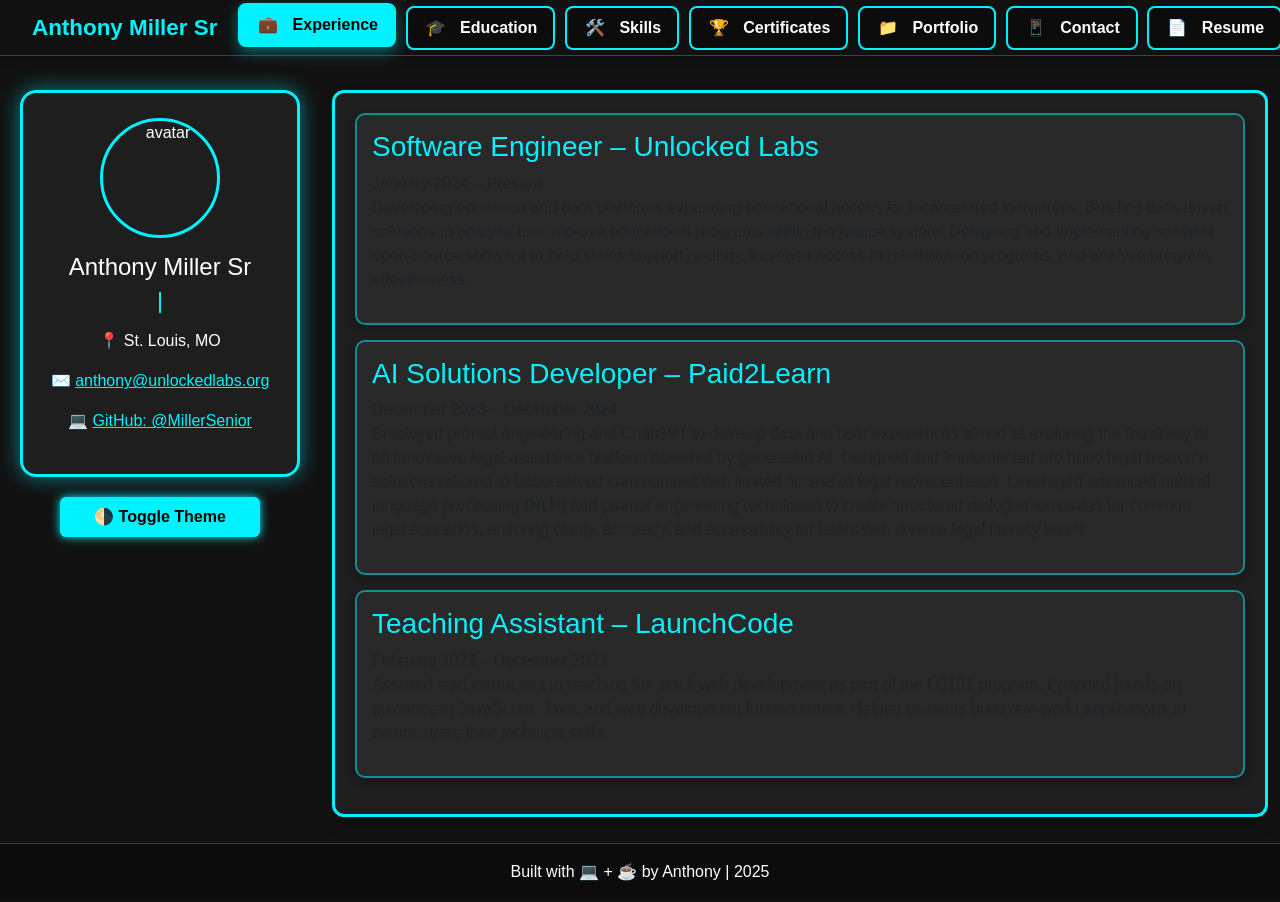
==== index.html @ c6f0217e "pubishing" ====
<!DOCTYPE html>
<html lang="en">
<head>
  <meta charset="UTF-8" />
  <meta name="viewport" content="width=device-width, initial-scale=1.0"/>
  <title>Anthony Miller Sr | Software Engineer</title>
  <meta name="description" content="Professional portfolio of Anthony Miller Sr, Software Engineer and AI Developer based in St. Louis, MO">
  <meta property="og:title" content="Anthony Miller Sr | Software Engineer">
  <meta property="og:description" content="Software Engineer specializing in AI applications and web development">
  <meta property="og:type" content="website">
  
  <!-- Favicon -->
  <link rel="icon" href="icons/favicon.svg" type="image/svg+xml">
  <link rel="apple-touch-icon" href="icons/favicon.svg">
  
  <!-- Bootstrap 5 CSS -->
  <link href="https://cdn.jsdelivr.net/npm/bootstrap@5.2.3/dist/css/bootstrap.min.css" rel="stylesheet">
  
  <!-- Custom styles -->
  <link rel="stylesheet" href="custom-styles.css">
</head>
<body>
  <!-- Fixed Top Navigation -->
  <nav class="navbar navbar-expand-md fixed-top navbar-dark" id="topnav">
    <a class="navbar-brand text-accent ms-3" href="#">Anthony Miller Sr</a>
    <button class="navbar-toggler me-3" type="button" data-bs-toggle="collapse" data-bs-target="#navbarNav" aria-label="Toggle navigation" title="Toggle navigation">
      <span class="navbar-toggler-icon"></span>
    </button>

    <div class="collapse navbar-collapse justify-content-center" id="navbarNav">
      
      <ul class="navbar-nav">
        <li class="nav-item">
          <button class="nav-link active" onclick="showTab('experience')"><span class="nav-icon">💼</span> Experience</button>
        </li>
        <li class="nav-item">
          <button class="nav-link" onclick="showTab('education')"><span class="nav-icon">🎓</span> Education</button>
        </li>
        <li class="nav-item">
          <button class="nav-link" onclick="showTab('skills')"><span class="nav-icon">🛠️</span> Skills</button>
        </li>
        <li class="nav-item">
          <button class="nav-link" onclick="showTab('certs')"><span class="nav-icon">🏆</span> Certificates</button>
        </li>
        <li class="nav-item">
          <button class="nav-link" onclick="showTab('portfolio')"><span class="nav-icon">📁</span> Portfolio</button>
        </li>
        <li class="nav-item">
          <button class="nav-link" onclick="showTab('contact')"><span class="nav-icon">📱</span> Contact</button>
        </li>
        <li class="nav-item">
          <button class="nav-link" onclick="showTab('resume')"><span class="nav-icon">📄</span> Resume</button>
        </li>
      </ul>
    </div>
    <span class="d-none d-md-block text-accent title-text me-3">Software Engineer</span>
  </nav>

  <div class="container-fluid px-0">
    <!-- Main content area -->
    <div class="container-fluid mt-5 pt-5">
      <div class="row mt-4">
        <!-- Sidebar with Profile Card -->
        <div class="col-md-3 mb-4">
          <div class="profile-card mx-auto">
            <img src="anthony_miller.jpg" alt="avatar" class="avatar img-fluid rounded-circle border-accent mx-auto d-block">
            <h1 class="text-center">Anthony Miller Sr</h1>
            <div class="typing" id="typing"></div>
            
            <div class="info mt-3">
              <p>📍 St. Louis, MO</p>
              <p>✉️ <a href="mailto:anthony@unlockedlabs.org" class="text-accent">anthony@unlockedlabs.org</a></p>
              <p>💻 <a href="https://github.com/MillerSenior/" target="_blank" rel="noopener" class="text-accent">GitHub: @MillerSenior</a></p>
            </div>
          </div>
          
          <button class="theme-btn d-block mx-auto mt-3" onclick="toggleTheme()">🌗 Toggle Theme</button>
        </div>
        
        <!-- Main Content Area -->
        <div class="col-md-9 d-none d-md-block">
          <!-- Hidden tabs for JavaScript -->
          <div class="d-none">
            <button class="tab-btn active" onclick="showTab('experience')">💼 Experience</button>
            <button class="tab-btn" onclick="showTab('education')">🎓 Education</button>
            <button class="tab-btn" onclick="showTab('skills')">🛠️ Skills</button>
            <button class="tab-btn" onclick="showTab('certs')">🏆 Certificates</button>
            <button class="tab-btn" onclick="showTab('portfolio')">📁 Portfolio</button>
            <button class="tab-btn" onclick="showTab('contact')">📱 Contact</button>
            <button class="tab-btn" onclick="showTab('resume')">📄 Resume</button>
          </div>

          <div class="content-area shadow" id="content">
            <!-- JS injects content here -->
          </div>
        </div>
      </div>
    </div>
  </div>

  <footer class="footer mt-5 text-center py-3">
    Built with 💻 + ☕ by Anthony | 2025
  </footer>

  <!-- Mobile content modal -->
  <div id="mobileContentModal" class="mobile-content-modal">
    <div class="mobile-modal-content">
      <button class="mobile-modal-close" onclick="closeMobileModal()">✕</button>
      <div id="mobileModalContent"></div>
    </div>
  </div>

  <!-- Bootstrap 5 JS -->
  <script src="https://cdn.jsdelivr.net/npm/bootstrap@5.2.3/dist/js/bootstrap.bundle.min.js"></script>
  
  <!-- External JavaScript file -->
  <script src="scripts.js"></script>
</body>
</html>
---- custom-styles.css ----
:root {
  --bg: #121212;
  --text: white;
  --accent: #00f2fe;
  --text-dark: #121212;
  --accent-dark: #007a8c;
}

body {
  background-color: var(--bg);
  color: var(--text);
  font-family: 'Segoe UI', sans-serif;
  min-height: 100vh;
  transition: background 0.3s, color 0.3s;
  overflow: hidden; /* Prevent page scrolling */
  padding-bottom: 50px; /* Space for footer */
  display: flex;
  flex-direction: column;
}

/* Text accent color class */
.text-accent {
  color: var(--accent) !important;
}

.border-accent {
  border: 3px solid var(--accent) !important;
}

/* Navbar styling to match original design */
#topnav {
  background: rgba(18, 18, 18, 0.95);
  box-shadow: 0 2px 10px rgba(0, 0, 0, 0.3);
  border-bottom: 1px solid rgba(0, 242, 254, 0.3);
  padding: 0.5rem 1rem;
  position: fixed;
  top: 0;
  left: 0;
  right: 0;
  z-index: 1000;
  height: 56px;
  width: 100%;
  display: flex;
  justify-content: space-between;
  align-items: center;
}

/* Desktop styles - only show when screen is large enough */
@media (min-width: 992px) {
  .navbar-dark .navbar-nav {
    display: flex !important;
    align-items: center;
    margin: 0;
    padding: 0;
  }

  .navbar-dark .navbar-nav .nav-link {
    color: white !important;
    border: 2px solid var(--accent);
    border-radius: 8px;
    padding: 0.5rem 1rem;
    margin: 0 0.3rem;
    font-weight: bold;
    transition: all 0.3s;
    background-color: rgba(0, 0, 0, 0.3);
    white-space: nowrap;
  }

  .navbar-dark .navbar-nav .nav-link:hover,
  .navbar-dark .navbar-nav .nav-link.active {
    background-color: var(--accent);
    color: black !important;
    transform: translateY(-3px);
    box-shadow: 0 5px 15px rgba(0, 242, 254, 0.4);
  }

  .navbar-collapse {
    display: flex !important;
    flex-basis: auto;
    justify-content: flex-end;
  }

  .navbar-toggler {
    display: none !important;
  }

  /* Desktop content layout */
  .content-area {
    height: calc(100vh - 150px);
    max-height: calc(100vh - 150px);
    margin-bottom: 20px;
    overflow-y: auto;
    overflow-x: hidden;
  }

  .profile-card {
    max-width: 280px;
    margin: 0 auto;
    margin-bottom: 20px;
    margin-top: 0;
  }

  .profile-card h1 {
    font-size: 1.5rem;
    line-height: 1.2;
    white-space: nowrap;
    text-overflow: ellipsis;
    overflow: hidden;
    max-width: 100%;
  }

  .profile-card .info p,
  .profile-card .info a {
    white-space: nowrap;
    overflow: hidden;
    text-overflow: ellipsis;
    max-width: 100%;
  }
}

/* Mobile styles - apply for all screens below desktop breakpoint */
@media (max-width: 991.98px) {
  /* Hide desktop nav */
  .navbar-dark .navbar-nav {
    display: none !important;
  }

  /* Show hamburger menu */
  .navbar-toggler {
    display: block !important;
    border: 1px solid rgba(0, 242, 254, 0.5) !important;
    padding: 0.25rem 0.5rem;
    border-radius: 4px;
    transition: all 0.3s;
    margin-left: auto;
  }

  /* Mobile nav collapse */
  .navbar-collapse {
    position: absolute;
    top: 100%;
    left: 0;
    right: 0;
    z-index: 1100;
    max-height: calc(100vh - 56px);
    overflow-y: auto;
    background-color: rgba(18, 18, 18, 0.95);
    border-radius: 0 0 10px 10px;
    box-shadow: 0 5px 15px rgba(0, 0, 0, 0.5);
    padding: 10px;
    display: none;
  }

  .navbar-collapse.show {
    display: block;
  }

  .navbar-collapse.show .navbar-nav {
    display: block !important;
  }

  .navbar-dark .navbar-nav .nav-link {
    display: block !important;
    border: none;
    border-radius: 0;
    padding: 10px 15px;
    margin: 0;
    border-bottom: 1px solid rgba(255, 255, 255, 0.1);
    width: 100%;
    text-align: left;
    background-color: transparent;
  }

  .navbar-dark .navbar-nav .nav-link:last-child {
    border-bottom: none;
  }

  .navbar-dark .navbar-nav .nav-link:hover,
  .navbar-dark .navbar-nav .nav-link.active {
    background-color: rgba(0, 242, 254, 0.2);
    color: var(--accent) !important;
    transform: none;
    box-shadow: none;
  }

  /* Mobile content layout */
  .content-area {
    height: auto;
    max-height: none;
    margin-top: 56px !important;
    padding-top: 0 !important;
    margin-bottom: 44px !important;
  }

  .profile-card {
    margin: 0 auto 2rem auto;
    max-width: 90%;
    padding: 15px;
  }

  .profile-card h1 {
    font-size: 1.4rem;
    margin-bottom: 0.5rem;
    white-space: normal;
    text-align: center;
  }

  .profile-card .info {
    font-size: 0.85rem;
  }

  .profile-card .info p,
  .profile-card .info a {
    margin-bottom: 0.5rem;
    white-space: normal;
    text-align: center;
    display: block;
  }

  .profile-card .typing {
    font-size: 0.8rem;
  }

  .container-fluid.mt-5.pt-5 {
    margin-top: 56px !important;
    padding-top: 0 !important;
    height: calc(100vh - 100px);
    max-height: calc(100vh - 100px);
    overflow: hidden;
    margin-bottom: 44px !important;
    justify-content: flex-start;
  }
}

.title-text {
  font-size: 1.4rem;
  font-weight: bold;
  transition: all 0.3s;
}

.title-text:hover {
  transform: translateY(-2px);
  text-shadow: 0 0 10px var(--accent);
}

/* Profile card styling */
.profile-card {
  background: rgba(255, 255, 255, 0.05);
  border: 3px solid var(--accent);
  border-radius: 16px;
  padding: 25px;
  max-width: 280px;
  text-align: center;
  box-shadow: 0 0 20px rgba(0, 242, 254, 0.5);
  transition: transform 0.3s ease, box-shadow 0.3s;
}

.profile-card:hover {
  transform: scale(1.03);
  box-shadow: 0 0 30px rgba(0, 242, 254, 0.8);
}

.avatar {
  width: 120px;
  height: 120px;
  border: 3px solid var(--accent);
  margin-bottom: 15px;
}

/* Typing effect */
.typing {
  font-family: monospace;
  font-size: 0.9rem;
  white-space: nowrap;
  overflow: hidden;
  border-right: 2px solid var(--accent);
  width: 0;
  margin: 10px auto;
  animation: typing 3s steps(30, end), blink 0.7s step-end infinite;
  max-width: 100%;
}

@keyframes typing {
  from { width: 0 }
  to { width: 100% }
}

@keyframes blink {
  50% { border-color: transparent; }
}

/* Theme toggle button */
.theme-btn {
  padding: 8px 16px;
  background: var(--accent);
  color: black;
  border: none;
  border-radius: 6px;
  cursor: pointer;
  font-weight: bold;
  box-shadow: 0 0 10px var(--accent);
  width: 100%;
  max-width: 200px;
  transition: all 0.3s;
}

.theme-btn:hover {
  transform: translateY(-3px);
  box-shadow: 0 5px 20px var(--accent);
}

/* Content area styling */
.content-area {
  background: rgba(255, 255, 255, 0.05);
  border: 3px solid var(--accent);
  border-radius: 12px;
  padding: 20px;
  min-height: 500px;
  animation: fadeIn 0.3s ease-in-out;
  overflow-y: auto;
  display: flex;
  flex-direction: column;
  box-shadow: 0 6px 15px rgba(0, 0, 0, 0.25);
}

/* Custom scrollbar styling */
.content-area::-webkit-scrollbar,
.portfolio-card-content::-webkit-scrollbar,
.mobile-modal-content::-webkit-scrollbar {
  width: 8px;
  height: 8px;
}

.content-area::-webkit-scrollbar-track,
.portfolio-card-content::-webkit-scrollbar-track,
.mobile-modal-content::-webkit-scrollbar-track {
  background: rgba(0, 0, 0, 0.2);
  border-radius: 10px;
  margin: 5px;
}

.content-area::-webkit-scrollbar-thumb,
.portfolio-card-content::-webkit-scrollbar-thumb,
.mobile-modal-content::-webkit-scrollbar-thumb {
  background: var(--accent);
  border-radius: 10px;
  border: 2px solid rgba(0, 0, 0, 0.2);
}

.content-area::-webkit-scrollbar-thumb:hover,
.portfolio-card-content::-webkit-scrollbar-thumb:hover,
.mobile-modal-content::-webkit-scrollbar-thumb:hover {
  background: var(--accent);
  box-shadow: 0 0 5px var(--accent);
}

/* Firefox scrollbar styling */
.content-area,
.portfolio-card-content,
.mobile-modal-content {
  scrollbar-width: thin;
  scrollbar-color: var(--accent) rgba(0, 0, 0, 0.2);
}

@keyframes fadeIn {
  from { opacity: 0; transform: translateY(10px); }
  to { opacity: 1; transform: translateY(0); }
}

/* Card styling */
.card {
  background: rgba(255, 255, 255, 0.05) !important;
  border-radius: 10px !important;
  padding: 15px !important;
  margin-bottom: 15px !important;
  border: 2px solid rgba(0, 242, 254, 0.5) !important;
  box-shadow: 0 4px 8px rgba(0, 0, 0, 0.2) !important;
  transition: transform 0.3s, box-shadow 0.3s !important;
}

.card:hover {
  transform: translateY(-4px);
  box-shadow: 0 8px 20px rgba(0, 242, 254, 0.3) !important;
  border-color: var(--accent) !important;
}

.card h3 {
  color: var(--accent);
}

/* Resume styles */
.resume-container {
  display: flex;
  flex-direction: column;
  align-items: center;
  width: 100%;
}

.resume-preview {
  background: rgba(255, 255, 255, 0.08);
  border: 3px solid var(--accent);
  border-radius: 12px;
  width: 100%;
  max-width: 600px;
  padding: 30px;
  margin-bottom: 25px;
  text-align: center;
  transition: all 0.3s;
  position: relative;
  box-shadow: 0 6px 12px rgba(0, 0, 0, 0.3);
}

.resume-preview:hover {
  transform: translateY(-5px);
  box-shadow: 0 10px 25px rgba(0, 242, 254, 0.4);
}

.resume-btn {
  display: flex;
  align-items: center;
  gap: 8px;
  background: var(--accent);
  color: black;
  border: none;
  border-radius: 6px;
  padding: 12px 20px;
  font-weight: bold;
  cursor: pointer;
  transition: all 0.3s;
  min-width: 160px;
  justify-content: center;
  z-index: 1250;
  position: relative;
}

.resume-btn.outline {
  background: transparent;
  color: var(--accent);
  border: 2px solid var(--accent);
}

.resume-btn:hover, 
.resume-actions button:hover {
  transform: translateY(-3px);
  box-shadow: 0 5px 15px rgba(0, 242, 254, 0.4);
}

/* Portfolio card styles */
.portfolio-card {
  position: relative;
  padding-bottom: 50px;
  overflow: hidden;
  min-height: 180px;
  display: flex;
  flex-direction: column;
}

.portfolio-card-content {
  padding: 15px;
  padding-bottom: 70px; /* Increased padding to prevent text from touching footer */
  overflow-y: auto;
  flex-grow: 1;
}

.portfolio-card-actions {
  position: absolute;
  bottom: 0;
  left: 0;
  right: 0;
  padding: 10px 15px;
  background: rgba(18, 18, 18, 0.7);
  border-top: 1px solid rgba(0, 242, 254, 0.2);
  display: flex;
  justify-content: center;
}

/* Footer styles */
.footer {
  background: rgba(0, 0, 0, 0.3);
  border-top: 1px solid rgba(0, 242, 254, 0.3);
  color: var(--text);
  position: fixed;
  bottom: 0;
  width: 100%;
  z-index: 100;
  padding: 8px 0;
  margin-top: 0;
}

/* Link styling */
a {
  transition: all 0.3s;
  color: var(--accent);
}

a:hover {
  transform: translateY(-2px);
  text-shadow: 0 2px 10px var(--accent);
  text-decoration: none;
}

/* Light mode */
body.light-mode {
  --bg: #f5f5f5;
  --text: #121212;
  --accent: var(--accent-dark);
}

/* Fix for hamburger menu in light mode */
body.light-mode .navbar-toggler-icon {
  background-image: url("data:image/svg+xml,%3csvg xmlns='http://www.w3.org/2000/svg' viewBox='0 0 30 30'%3e%3cpath stroke='rgba(0, 0, 0, 0.75)' stroke-linecap='round' stroke-miterlimit='10' stroke-width='2' d='M4 7h22M4 15h22M4 23h22'/%3e%3c/svg%3e") !important;
}

body.light-mode .navbar-toggler {
  border-color: rgba(0, 0, 0, 0.3) !important;
}

body.light-mode #topnav {
  background: rgba(245, 245, 245, 0.95) !important;
  border-bottom: 1px solid rgba(0, 122, 140, 0.3);
}

/* Resume modal styles */
.resume-modal {
  position: fixed;
  top: 0;
  left: 0;
  width: 100%;
  height: 100%;
  background: rgba(0, 0, 0, 0.8);
  display: none;
  justify-content: center;
  align-items: center;
  z-index: 3000;
  opacity: 0;
  transition: opacity 0.3s;
  overflow: hidden;
}

.resume-modal.active {
  opacity: 1;
  display: flex;
}

.resume-modal-content {
  background: rgba(18, 18, 18, 0.95);
  width: 90%;
  max-width: 800px;
  max-height: 85vh;
  border-radius: 12px;
  border: 3px solid var(--accent);
  position: relative;
  box-shadow: 0 0 30px rgba(0, 242, 254, 0.7);
  overflow: hidden;
  display: flex;
  flex-direction: column;
}

.resume-modal-close {
  position: absolute;
  top: 10px;
  right: 10px;
  background: transparent;
  border: none;
  color: var(--accent);
  font-size: 24px;
  cursor: pointer;
  z-index: 2000;
  width: 30px;
  height: 30px;
  display: flex;
  align-items: center;
  justify-content: center;
  border-radius: 50%;
  transition: all 0.3s;
}

.resume-modal-close:hover {
  background: var(--accent);
  color: black;
  transform: rotate(90deg);
}

.resume-frame {
  width: 100%;
  height: 85vh;
  border: none;
}

@media (max-width: 768px) {
  .resume-modal-content {
    width: 95%;
    max-width: 95%;
    height: 90vh;
    max-height: 90vh;
    margin: 0 auto;
  }
  
  .resume-modal-close {
    top: 5px;
    right: 5px;
    background: rgba(0, 0, 0, 0.5);
    border: 1px solid var(--accent);
    font-size: 20px;
    width: 35px;
    height: 35px;
  }
  
  .resume-frame {
    width: 100%;
    height: calc(90vh - 50px);
    border: none;
    margin-top: 40px;
  }
  
  .resume-loading {
    padding: 50px 20px;
    text-align: center;
    font-size: 16px;
    color: var(--accent);
  }
}

/* Mobile modal styling */
.mobile-content-modal {
  position: fixed;
  top: 0;
  left: 0;
  width: 100%;
  height: 100%;
  background: rgba(0, 0, 0, 0.8);
  display: none;
  justify-content: center;
  align-items: center; /* Center vertically */
  z-index: 1200;
  opacity: 0;
  transition: opacity 0.3s;
  padding: 0; /* Remove padding */
}

.mobile-content-modal.active {
  display: flex;
  opacity: 1;
}

.mobile-modal-content {
  position: relative;
  width: 90%;
  max-width: 500px;
  background: var(--bg);
  border-radius: 12px;
  border: 3px solid var(--accent);
  box-shadow: 0 0 30px rgba(0, 242, 254, 0.6);
  overflow-y: auto;
  padding: 20px;
  -webkit-overflow-scrolling: touch;
  margin: 0; /* Let the container handle positioning */
}

/* Mobile modal close button - ensure always visible */
.mobile-modal-close {
  position: absolute;
  top: 10px;
  right: 10px;
  background: var(--accent);
  color: black;
  border: none;
  width: 35px;
  height: 35px;
  border-radius: 50%;
  display: flex;
  align-items: center;
  justify-content: center;
  font-size: 18px;
  font-weight: bold;
  cursor: pointer;
  z-index: 1250;
  box-shadow: 0 0 10px rgba(0, 0, 0, 0.5);
}

@media (max-width: 768px) {
  /* Mobile modal positioning */
  .mobile-modal-content {
    max-height: calc(100vh - 120px); /* Account for navbar and footer */
    margin: 0 auto;
    position: relative;
    top: auto;
    left: auto;
    transform: none;
  }
}

/* Navbar dropdown styling */
.navbar-collapse {
  background-color: transparent;
  border-radius: 0;
  box-shadow: none;
  padding: 0;
  border: none;
  border-top: none;
}

/* Navbar links in mobile dropdown view */
@media (max-width: 768px) {
  .navbar-dark .navbar-nav .nav-link {
    border: none;
    border-radius: 0;
    padding: 10px 15px;
    margin: 0;
    border-bottom: 1px solid rgba(255, 255, 255, 0.1);
    display: flex;
    align-items: center;
    text-align: left;
    background-color: transparent;
  }
  
  .navbar-dark .navbar-nav .nav-link:last-child {
    border-bottom: none;
  }
  
  .navbar-dark .navbar-nav .nav-link:hover,
  .navbar-dark .navbar-nav .nav-link.active {
    background-color: rgba(0, 242, 254, 0.2);
    color: var(--accent) !important;
    transform: none;
    box-shadow: none;
  }

  /* Mobile modal enhancements */
  .mobile-modal-content {
    padding-top: 40px; /* Space for close button */
  }
  
  /* Ensure the mobile modal close button is highly visible */
  .mobile-modal-close {
    position: fixed;
    top: 15px;
    right: 15px;
  }
}

/* Anthony Miller Sr text style matching */
.navbar-brand.text-accent {
  font-weight: bold;
  font-size: 1.4rem;
}

/* Sidebar name fix for single line */
.profile-card h1 {
  font-size: 1.5rem;
  line-height: 1.2;
  white-space: nowrap;
  text-overflow: ellipsis;
  overflow: hidden;
  max-width: 100%;
  margin-top: 15px;
  margin-bottom: 10px;
}

/* Container adjustments to prevent content overflow */
.container-fluid.mt-5.pt-5 {
  padding-top: 20px !important;  /* Reduce top padding to move content higher */
  margin-top: 70px !important;   /* Adjust top margin to position below navbar */
  margin-bottom: 15px;           /* Add margin at bottom to ensure space above footer */
}

.row.mt-4 {
  margin-top: 0 !important;      /* Remove top margin to bring elements up */
}

/* Content area styling for desktop */
@media (min-width: 769px) {
  .content-area {
    /* Adjust height for desktop view */
    height: calc(100vh - 150px);    /* Calculate height based on viewport minus navbar and footer */
    max-height: calc(100vh - 150px); /* Set max height to prevent overflow */
    margin-bottom: 20px;            /* Keep space between content and footer */
    overflow-y: auto;               /* Allow scrolling inside the content area */
    overflow-x: hidden;
    background: rgba(255, 255, 255, 0.05);
    border: 3px solid var(--accent);
    border-radius: 12px;
    padding: 20px;
    animation: fadeIn 0.3s ease-in-out;
    display: flex;
    flex-direction: column;
    box-shadow: 0 6px 15px rgba(0, 0, 0, 0.25);
  }

  /* Profile card adjusted spacing */
  .profile-card {
    max-width: 280px;
    margin: 0 auto;
    margin-bottom: 20px;
    margin-top: 0;
  }

  /* Make portfolio cards equal height and prevent content overflow */
  .portfolio-card {
    position: relative;
    padding-bottom: 70px; /* Extra space for actions at bottom */
    overflow: hidden;
    min-height: 180px;
    display: flex;
    flex-direction: column;
    height: 100%;
  }
  
  .portfolio-card-content {
    flex: 1;
    overflow-y: auto;
    padding-bottom: 15px;
  }
  
  /* Ensure portfolio card actions stay at bottom with proper spacing */
  .portfolio-card-actions {
    position: absolute;
    bottom: 0;
    left: 0;
    right: 0;
    padding: 15px;
    background: rgba(18, 18, 18, 0.7);
    border-top: 1px solid rgba(0, 242, 254, 0.2);
    display: flex;
    justify-content: center;
    margin-top: 10px;
  }
}

/* Pagination controls styling */
.pagination-controls {
  display: flex;
  justify-content: center;
  align-items: center;
  margin-top: 25px;
  margin-bottom: 15px;
  gap: 8px;
}

.page-btn {
  background-color: rgba(255, 255, 255, 0.05);
  color: var(--text);
  border: 2px solid var(--accent);
  border-radius: 6px;
  padding: 8px 16px;
  cursor: pointer;
  transition: all 0.3s;
  font-weight: bold;
}

.page-btn:hover:not(:disabled), 
.page-btn.active {
  background-color: var(--accent);
  color: black;
  transform: translateY(-2px);
  box-shadow: 0 4px 8px rgba(0, 242, 254, 0.4);
}

.page-btn:disabled {
  opacity: 0.5;
  cursor: not-allowed;
}

/* Resume container and buttons */
.resume-container {
  display: flex;
  flex-direction: column;
  align-items: center;
  width: 100%;
}

.resume-actions {
  display: flex;
  flex-direction: row;
  gap: 15px;
  margin-top: 20px;
  justify-content: center;
}

/* Nav icon styling */
.nav-icon {
  display: inline-block;
  margin-right: 8px;
  width: 24px;
  text-align: center;
}

@media (max-width: 768px) {
  /* Enhance navbar dropdown styling for mobile */
  .navbar-collapse {
    position: absolute;
    top: 100%;
    left: 0;
    right: 0;
    z-index: 1100;
    max-height: calc(100vh - 56px);
    overflow-y: auto;
    background-color: rgba(18, 18, 18, 0.95);
    border-radius: 0 0 10px 10px;
    box-shadow: 0 5px 15px rgba(0, 0, 0, 0.5);
    padding: 10px;
  }
  
  /* Align icon and text in mobile nav */
  .nav-icon {
    width: 30px;
    font-size: 1.2rem;
  }
  
  /* Mobile nav link styling */
  .navbar-dark .navbar-nav .nav-link {
    width: 100%;
    justify-content: flex-start;
  }
}

/* Resume modal styling */
.resume-loading {
  padding: 30px;
  text-align: center;
  color: var(--accent);
  font-size: 18px;
  background: rgba(0, 0, 0, 0.5);
  border-radius: 8px;
  max-width: 80%;
  margin: 0 auto;
}

/* Resume actions in mobile view */
.mobile-modal-content .resume-actions {
  display: flex;
  flex-direction: column;
  gap: 15px;
  margin-top: 25px;
  margin-bottom: 10px;
}

@media (min-width: 480px) {
  .mobile-modal-content .resume-actions {
    flex-direction: row;
    justify-content: center;
  }
}

/* Ensure modal displays on top of everything */
#resumeModal {
  z-index: 2000 !important;
}

/* Hamburger menu styling */
.navbar-toggler {
  border: 1px solid rgba(0, 242, 254, 0.5) !important;
  padding: 0.25rem 0.5rem;
  border-radius: 4px;
  transition: all 0.3s;
}

.navbar-toggler:hover {
  border-color: var(--accent) !important;
  box-shadow: 0 0 8px var(--accent);
}

.navbar-dark .navbar-toggler-icon {
  background-image: url("data:image/svg+xml,%3csvg xmlns='http://www.w3.org/2000/svg' viewBox='0 0 30 30'%3e%3cpath stroke='rgba(0, 242, 254, 0.75)' stroke-linecap='round' stroke-miterlimit='10' stroke-width='2' d='M4 7h22M4 15h22M4 23h22'/%3e%3c/svg%3e") !important;
}
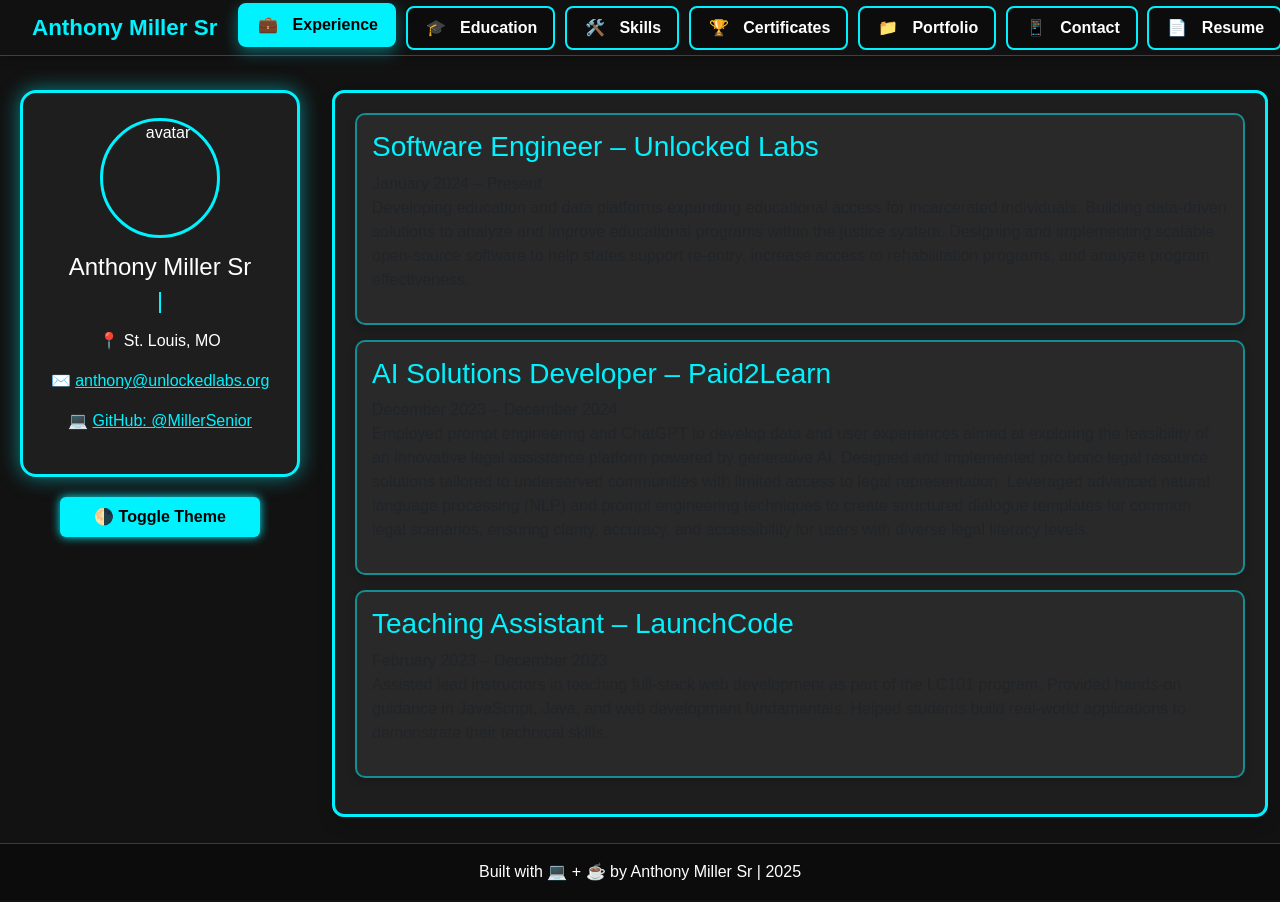
==== commit b559e6fd: "5-12-25, 3:24pm, done" ====
--- a/index.html
+++ b/index.html
@@ -99,13 +99,13 @@
   </div>
 
   <footer class="footer mt-5 text-center py-3">
-    Built with 💻 + ☕ by Anthony | 2025
+    Built with 💻 + ☕ by  Anthony Miller Sr | 2025
   </footer>
 
   <!-- Mobile content modal -->
   <div id="mobileContentModal" class="mobile-content-modal">
     <div class="mobile-modal-content">
-      <button class="mobile-modal-close" onclick="closeMobileModal()">✕</button>
+      <!-- Close button now added dynamically in JavaScript for better reliability -->
       <div id="mobileModalContent"></div>
     </div>
   </div>
--- a/custom-styles.css
+++ b/custom-styles.css
@@ -415,51 +415,76 @@
   box-shadow: 0 10px 25px rgba(0, 242, 254, 0.4);
 }
 
+/* Resume buttons styling */
 .resume-btn {
-  display: flex;
-  align-items: center;
-  gap: 8px;
+  padding: 8px 15px;
   background: var(--accent);
   color: black;
   border: none;
-  border-radius: 6px;
-  padding: 12px 20px;
-  font-weight: bold;
+  border-radius: 5px;
   cursor: pointer;
-  transition: all 0.3s;
-  min-width: 160px;
-  justify-content: center;
-  z-index: 1250;
-  position: relative;
+  display: inline-flex;
+  align-items: center;
+  gap: 8px;
+  font-weight: 500;
+  transition: all 0.2s;
+}
+
+.resume-btn svg {
+  flex-shrink: 0;
 }
 
 .resume-btn.outline {
   background: transparent;
+  border: 2px solid var(--accent);
   color: var(--accent);
-  border: 2px solid var(--accent);
-}
-
-.resume-btn:hover, 
-.resume-actions button:hover {
-  transform: translateY(-3px);
-  box-shadow: 0 5px 15px rgba(0, 242, 254, 0.4);
+}
+
+.resume-btn:hover {
+  transform: translateY(-2px);
+  box-shadow: 0 4px 12px rgba(0, 242, 254, 0.3);
+}
+
+.resume-btn.outline:hover {
+  background: rgba(0, 242, 254, 0.1);
 }
 
 /* Portfolio card styles */
 .portfolio-card {
   position: relative;
-  padding-bottom: 50px;
-  overflow: hidden;
   min-height: 180px;
   display: flex;
   flex-direction: column;
+  background: rgba(255, 255, 255, 0.05);
+  border-radius: 10px;
+  border: 2px solid rgba(0, 242, 254, 0.5);
+  box-shadow: 0 4px 8px rgba(0, 0, 0, 0.2);
+  transition: transform 0.3s, box-shadow 0.3s;
+  height: 100%; /* Ensure full height */
+}
+
+.portfolio-card:hover {
+  transform: translateY(-4px);
+  box-shadow: 0 8px 20px rgba(0, 242, 254, 0.3);
+  border-color: var(--accent);
 }
 
 .portfolio-card-content {
+  flex: 1;
   padding: 15px;
-  padding-bottom: 70px; /* Increased padding to prevent text from touching footer */
   overflow-y: auto;
-  flex-grow: 1;
+  max-height: calc(100% - 60px); /* Subtract footer height */
+  margin-bottom: 60px; /* Space for footer */
+}
+
+.portfolio-card-content h3 {
+  margin-top: 0;
+  margin-bottom: 10px;
+  color: var(--accent);
+}
+
+.portfolio-card-content p {
+  margin-bottom: 0;
 }
 
 .portfolio-card-actions {
@@ -467,11 +492,19 @@
   bottom: 0;
   left: 0;
   right: 0;
+  height: 60px; /* Fixed height */
   padding: 10px 15px;
   background: rgba(18, 18, 18, 0.7);
   border-top: 1px solid rgba(0, 242, 254, 0.2);
   display: flex;
   justify-content: center;
+  align-items: center;
+  z-index: 1; /* Ensure footer stays on top */
+}
+
+/* Light mode adjustments */
+body.light-mode .portfolio-card-actions {
+  background: rgba(245, 245, 245, 0.8);
 }
 
 /* Footer styles */
@@ -632,7 +665,7 @@
   display: none;
   justify-content: center;
   align-items: center; /* Center vertically */
-  z-index: 1200;
+  z-index: 2500; /* Increase z-index to ensure it's on top of everything */
   opacity: 0;
   transition: opacity 0.3s;
   padding: 0; /* Remove padding */
@@ -653,29 +686,30 @@
   box-shadow: 0 0 30px rgba(0, 242, 254, 0.6);
   overflow-y: auto;
   padding: 20px;
+  padding-top: 50px; /* More space for the close button */
   -webkit-overflow-scrolling: touch;
   margin: 0; /* Let the container handle positioning */
 }
 
 /* Mobile modal close button - ensure always visible */
 .mobile-modal-close {
-  position: absolute;
-  top: 10px;
-  right: 10px;
+  position: fixed; /* Keep it fixed in the viewport */
+  top: 15px;
+  right: 15px; 
   background: var(--accent);
   color: black;
-  border: none;
-  width: 35px;
-  height: 35px;
+  border: 3px solid black; /* Add border for more visibility */
+  width: 44px; /* Increase size even more */
+  height: 44px; /* Increase size even more */
   border-radius: 50%;
   display: flex;
   align-items: center;
   justify-content: center;
-  font-size: 18px;
+  font-size: 24px; /* Larger text */
   font-weight: bold;
   cursor: pointer;
-  z-index: 1250;
-  box-shadow: 0 0 10px rgba(0, 0, 0, 0.5);
+  z-index: 3000; /* Very high z-index to ensure it's above everything */
+  box-shadow: 0 0 20px rgba(0, 242, 254, 0.9); /* Brighter shadow */
 }
 
 @media (max-width: 768px) {
@@ -687,6 +721,7 @@
     top: auto;
     left: auto;
     transform: none;
+    padding-top: 40px; /* Ensure space for the fixed close button */
   }
 }
 
@@ -724,18 +759,6 @@
     color: var(--accent) !important;
     transform: none;
     box-shadow: none;
-  }
-
-  /* Mobile modal enhancements */
-  .mobile-modal-content {
-    padding-top: 40px; /* Space for close button */
-  }
-  
-  /* Ensure the mobile modal close button is highly visible */
-  .mobile-modal-close {
-    position: fixed;
-    top: 15px;
-    right: 15px;
   }
 }
 
@@ -877,6 +900,65 @@
   justify-content: center;
 }
 
+/* PDF spinner loading animation */
+.spinner {
+  display: inline-block;
+  width: 30px;
+  height: 30px;
+  border: 3px solid rgba(0, 242, 254, 0.3);
+  border-radius: 50%;
+  border-top-color: var(--accent);
+  animation: spin 1s ease-in-out infinite;
+  margin-top: 10px;
+}
+
+@keyframes spin {
+  to { transform: rotate(360deg); }
+}
+
+/* Resume iframe container */
+.resume-iframe-container {
+  width: 100%;
+  height: 100%;
+  min-height: 500px;
+  position: relative;
+  overflow: hidden;
+  border-radius: 8px;
+  border: 2px solid var(--accent);
+  background-color: rgba(0, 0, 0, 0.1);
+  display: flex;
+  flex-direction: column;
+}
+
+.resume-iframe {
+  width: 100%;
+  height: 100%;
+  min-height: 500px;
+  border: none;
+  flex: 1;
+}
+
+/* Resume loading indicator */
+.resume-loading {
+  position: absolute;
+  top: 50%;
+  left: 50%;
+  transform: translate(-50%, -50%);
+  padding: 15px 25px;
+  border-radius: 8px;
+  background-color: rgba(0, 0, 0, 0.6);
+  color: var(--accent);
+  z-index: 10;
+  text-align: center;
+}
+
+/* Card styling for resume */
+.resume-container .card {
+  background: rgba(255, 255, 255, 0.05) !important;
+  height: auto !important;
+  min-height: 600px;
+}
+
 /* Nav icon styling */
 .nav-icon {
   display: inline-block;
@@ -962,4 +1044,45 @@
 
 .navbar-dark .navbar-toggler-icon {
   background-image: url("data:image/svg+xml,%3csvg xmlns='http://www.w3.org/2000/svg' viewBox='0 0 30 30'%3e%3cpath stroke='rgba(0, 242, 254, 0.75)' stroke-linecap='round' stroke-miterlimit='10' stroke-width='2' d='M4 7h22M4 15h22M4 23h22'/%3e%3c/svg%3e") !important;
+}
+
+/* Certificate list styling */
+.cert-link {
+  display: inline-flex;
+  align-items: center;
+  padding: 5px 10px;
+  border-radius: 4px;
+  transition: all 0.2s;
+  text-decoration: none !important;
+}
+
+.cert-link:hover {
+  background: rgba(0, 242, 254, 0.1);
+  transform: translateY(-2px);
+  box-shadow: 0 2px 8px rgba(0, 242, 254, 0.2);
+}
+
+.cert-link svg {
+  margin-right: 8px;
+  color: var(--accent);
+  flex-shrink: 0;
+}
+
+/* Certificate viewer container */
+#cert-view-container {
+  flex-direction: column;
+  width: 100%;
+  min-height: 550px;
+  margin-top: 0;
+}
+
+/* PDF object container */
+.pdf-container {
+  flex: 1;
+  position: relative;
+  border: 2px solid var(--accent);
+  border-radius: 8px;
+  overflow: hidden;
+  background: rgba(0, 0, 0, 0.2);
+  min-height: 500px;
 } 
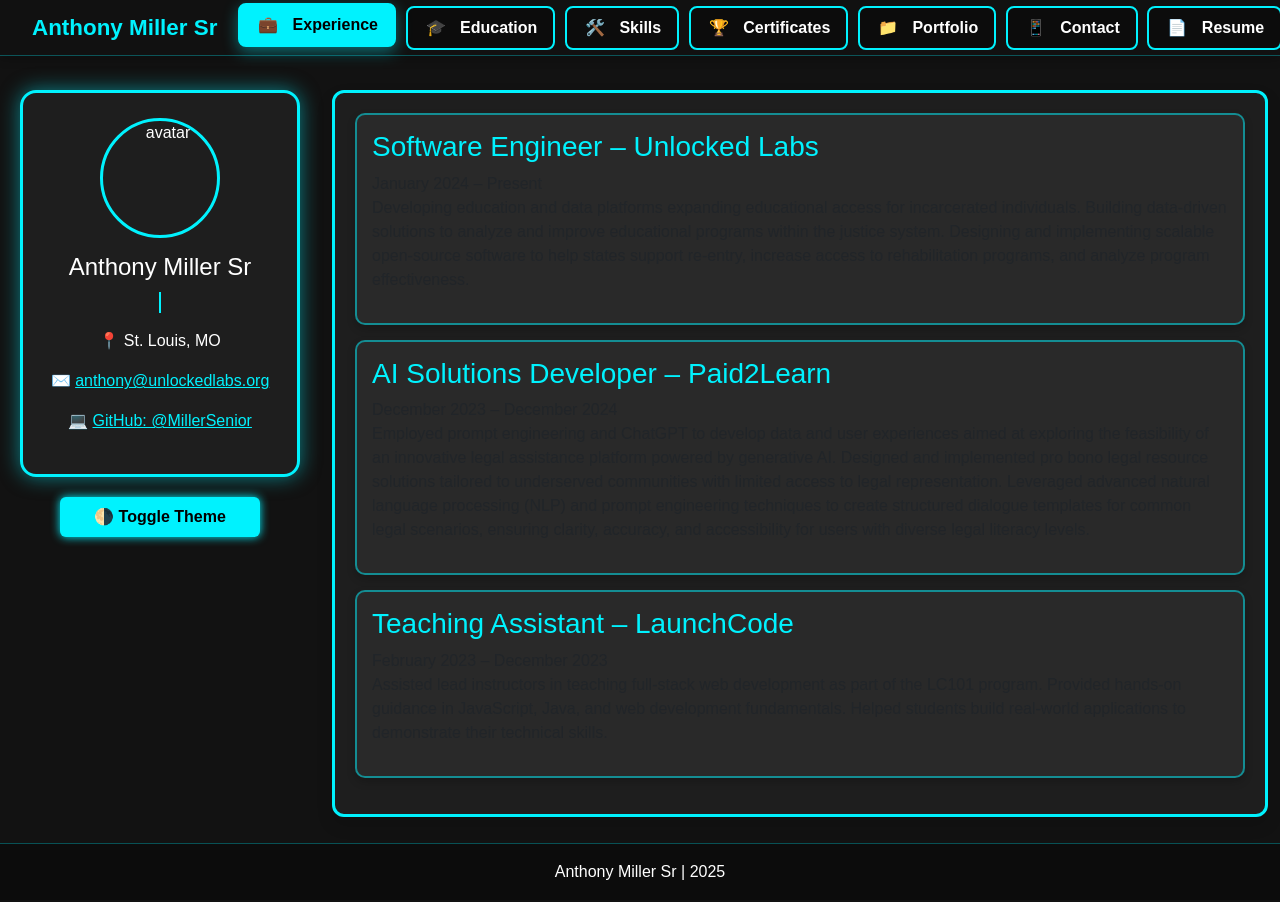
==== commit d432ded5: "current" ====
--- a/index.html
+++ b/index.html
@@ -53,7 +53,7 @@
         </li>
       </ul>
     </div>
-    <span class="d-none d-md-block text-accent title-text me-3">Software Engineer</span>
+    <span class="d-none d-md-block text-accent title-text me-3">Full Stack Engineer - AI Integration</span>
   </nav>
 
   <div class="container-fluid px-0">
@@ -99,7 +99,7 @@
   </div>
 
   <footer class="footer mt-5 text-center py-3">
-    Built with 💻 + ☕ by  Anthony Miller Sr | 2025
+    Anthony Miller Sr | 2025
   </footer>
 
   <!-- Mobile content modal -->
--- a/custom-styles.css
+++ b/custom-styles.css
@@ -467,6 +467,23 @@
   transform: translateY(-4px);
   box-shadow: 0 8px 20px rgba(0, 242, 254, 0.3);
   border-color: var(--accent);
+}
+
+/* Add flashing animation for Coming Soon button */
+@keyframes flash {
+  0% { opacity: 1; }
+  50% { opacity: 0.5; }
+  100% { opacity: 1; }
+}
+
+.coming-soon {
+  cursor: default !important;
+  animation: flash 2s infinite !important;
+}
+
+.coming-soon:hover {
+  transform: none !important;
+  box-shadow: none !important;
 }
 
 .portfolio-card-content {
